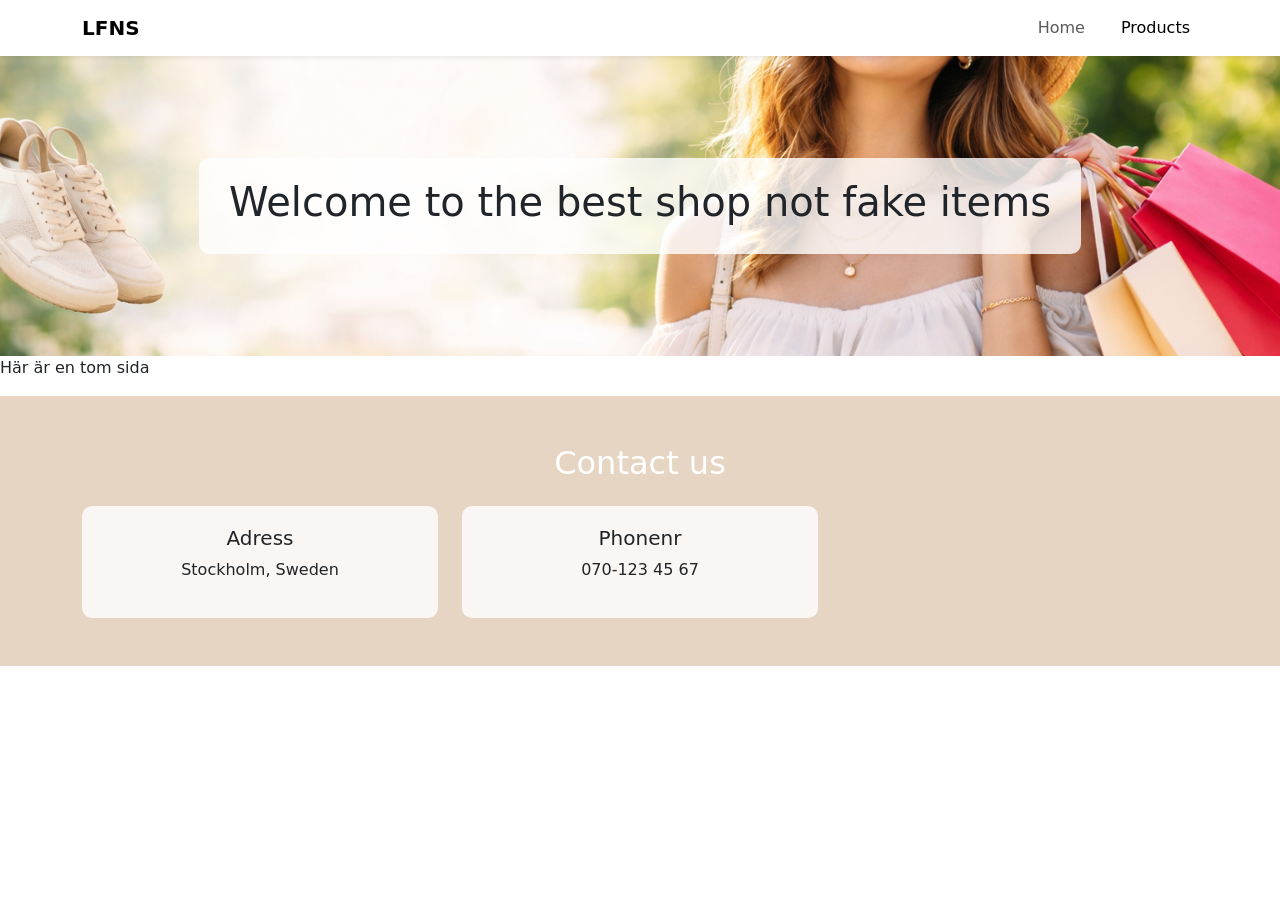
==== checkout.html @ 8afe2f4d "Added buttons and categories" ====
<!DOCTYPE html>
<html lang="en">
    
<head>
    <meta charset="UTF-8">
    <meta name="viewport" content="width=device-width, initial-scale=1.0">
    <title>Bästa gruppen, bästa PRODUKTSIDAN</title>

<link href="https://cdn.jsdelivr.net/npm/bootstrap@5.3.0/dist/css/bootstrap.min.css" rel="stylesheet">
<link href="style.css" rel = "stylesheet">

</head>

<body>        
    <nav class="navbar navbar-expand-lg bg-white shadow-sm">
            <div class="container">
                <a class="navbar-brand fw-bold" href="index.html">LFNS</a>
                
                <button class="navbar-toggler" type="button" data-bs-toggle="collapse"
                data-bs-target="#navbarNav">
                <span class="navbar-toggler-icon"></span>
                 </button>
                  
                
                <div class="collapse navbar-collapse justify-content-end" id="navbarNav">
                    <ul class="navbar-nav">
                    
                        <li class="nav-item">
                         <a class="nav-link" href="index.html">Home</a>    
                        </li>
                         <li class="nav-item>"> 
                        <a class="nav-link active" href="products.html">Products</a>
                        </li>
                    </ul>
                </div>
            </div>
        </div>
    </nav>  
    
<header class="hero">
    <div class="hero-box text-center">
        <h1>Welcome to the best shop not fake items</h1>
    </div>
</header>

    <p>Här är en tom sida</p>


    <!-- ===FOOTER=== -->

            <footer class="footer py-5 text-center">
                <h2 class="mb-4 text-white">Contact us</h2>
                <div class="container">
                    <div class="row g-4">

                        <div class="col-md-4">
                            <div class="footer-card">
                                <h5>Adress</h5>
                                <p>Stockholm, Sweden</p>
                         </div>
                        </div>

                          <div class="col-md-4">
                            <div class="footer-card">
                                <h5>Phonenr</h5>
                                <p>070-123 45 67</p>
                         </div>
                        </div>
                    </div>
                </div>
            </footer>
    <script src="https://cdn.jsdelivr.net/npm/bootstrap@5.3.3/dist/js/bootstrap.bundle.min.js"></script>

</body>

</html>
---- style.css ----
html, body{
    height: 100%;
}

main{
    flex: 1; 
}

body {
    display: flex;
    flex-direction: column;
    /*background: linear-gradient(to right, royalblue, indigo )*/
}

.nav-link{
    margin-left: 20px;
    font-weight: 500;
}

.nav-link:hover{
    color:#c8a97e;
}

.hero {
    height: 300px;
    background-image: url("images/hero.png");
    background-size: cover;
    background-position: center;
    display: flex; 
    align-items: center;
    justify-content: center;
}

.hero-box{
    background: rgb(255, 255, 255, 0.8); 
    padding: 20px 30px; 
    border-radius: 10px;
}

.footer{
    background: #e6d5c3;
}

.footer-card{
    background: rgba(255,255,255,0.8);
    padding: 20px;
    border-radius: 10px;
}
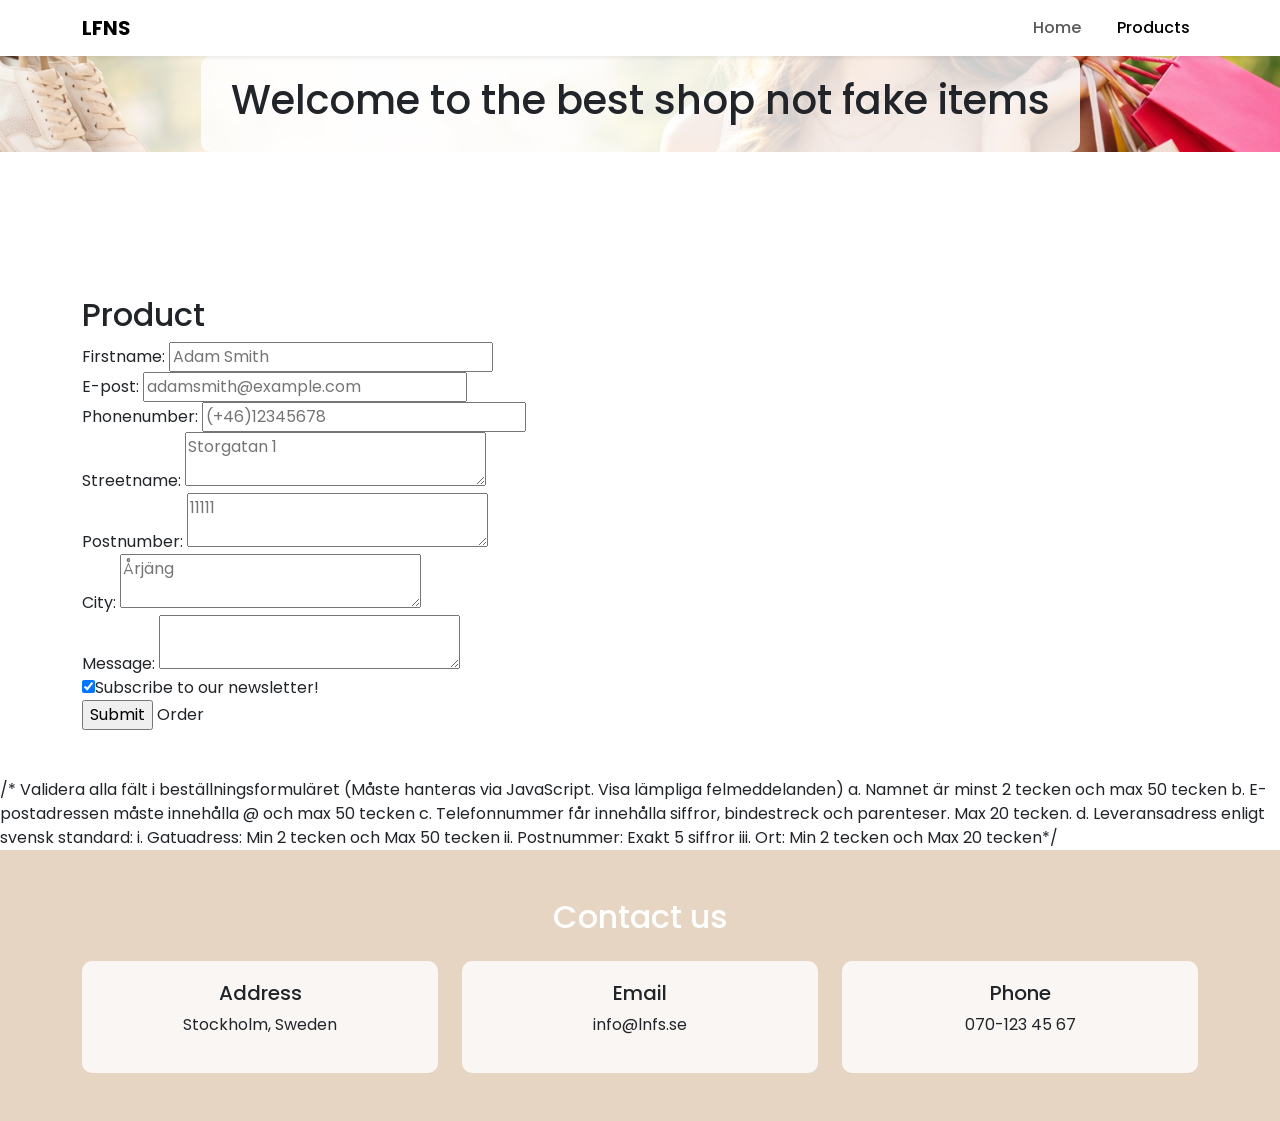
==== commit 27a6bc09: "Fixade kategorier och checkout funktionalitet." ====
--- a/checkout.html
+++ b/checkout.html
@@ -4,9 +4,10 @@
 <head>
     <meta charset="UTF-8">
     <meta name="viewport" content="width=device-width, initial-scale=1.0">
-    <title>Bästa gruppen, bästa PRODUKTSIDAN</title>
+    <title>LNFS Webshop</title>
 
 <link href="https://cdn.jsdelivr.net/npm/bootstrap@5.3.0/dist/css/bootstrap.min.css" rel="stylesheet">
+<link href="https://fonts.googleapis.com/css2?family=Poppins&display=swap" rel="stylesheet">
 <link href="style.css" rel = "stylesheet">
 
 </head>
@@ -43,11 +44,79 @@
     </div>
 </header>
 
-    <p>Här är en tom sida</p>
+
+    <div class="container mt-5 mb-5">
+        <div id="specificProductDisplay" class="row g-5 mb-5">
+           
+        </div>
+    </div>
+
+<div class="container my-5">
+
+ <h2>Product</h2>
+
+    <form action id="order">
+  
+        <div>
+          <label for="name">Firstname:</label>
+          <input type="text" id="name" name="name" placeholder = "Adam Smith" required/>
+        </div>
+   
+        <div>
+          <label for="email">E-post:</label>
+          <input type="email" id="email" name="email" placeholder = "adamsmith@example.com "/>
+        </div>
+    
+        <div>
+          <label for="phonenumber">Phonenumber:</label>
+          <input type="phonenumber" id="phoneNumber" name="phonenumber" placeholder = "(+46)12345678" />
+        </div>
+  
+        <div>
+          <label for="streetName">Streetname:</label>
+          <textarea id="text" name="streetName" placeholder = "Storgatan 1"></textarea>
+        </div>
+  
+        <div>
+          <label for="postNumber">Postnumber:</label>
+          <textarea id="text" name="postNumber" placeholder = "11111"></textarea>
+        </div>
+  
+        <div>
+            <label for="city">City:</label>
+            <textarea id="text" name="city" placeholder = "Årjäng"></textarea>
+          </div>
+    
+        <div>
+          <label for="message">Message:</label>
+          <textarea id="message" name="message" placeholder = ""></textarea>
+        </div>
+    
+        <div>
+          <input type="checkbox" checked>Subscribe to our newsletter! </input>
+        </div>
+  
+        <div>
+        <input type="submit"> Order</input>
+      </div>
+      
+    </form>
+    
+</div>
+/*
+Validera alla fält i beställningsformuläret
+(Måste hanteras via JavaScript. Visa lämpliga felmeddelanden)
+a. Namnet är minst 2 tecken och max 50 tecken
+b. E-postadressen måste innehålla @ och max 50 tecken
+c. Telefonnummer får innehålla siffror, bindestreck och parenteser. Max 20 tecken.
+d. Leveransadress enligt svensk standard:
+i. Gatuadress: Min 2 tecken och Max 50 tecken
+ii. Postnummer: Exakt 5 siffror
+iii. Ort: Min 2 tecken och Max 20 tecken*/
+
 
 
     <!-- ===FOOTER=== -->
-
             <footer class="footer py-5 text-center">
                 <h2 class="mb-4 text-white">Contact us</h2>
                 <div class="container">
@@ -55,21 +124,31 @@
 
                         <div class="col-md-4">
                             <div class="footer-card">
-                                <h5>Adress</h5>
+                                <h5>Address</h5>
                                 <p>Stockholm, Sweden</p>
                          </div>
                         </div>
 
                           <div class="col-md-4">
                             <div class="footer-card">
-                                <h5>Phonenr</h5>
+                                <h5>Email</h5>
+                                <p>info@lnfs.se</p>
+                         </div>
+                        </div>
+
+                          <div class="col-md-4">
+                            <div class="footer-card">
+                                <h5>Phone</h5>
                                 <p>070-123 45 67</p>
                          </div>
                         </div>
                     </div>
+
                 </div>
+
             </footer>
     <script src="https://cdn.jsdelivr.net/npm/bootstrap@5.3.3/dist/js/bootstrap.bundle.min.js"></script>
+    <script src="fetchProduct.js"></script>
 
 </body>
 
--- a/style.css
+++ b/style.css
@@ -10,6 +10,7 @@
     display: flex;
     flex-direction: column;
     /*background: linear-gradient(to right, royalblue, indigo )*/
+    font-family: 'Poppins', sans-serif;
 }
 
 .nav-link{
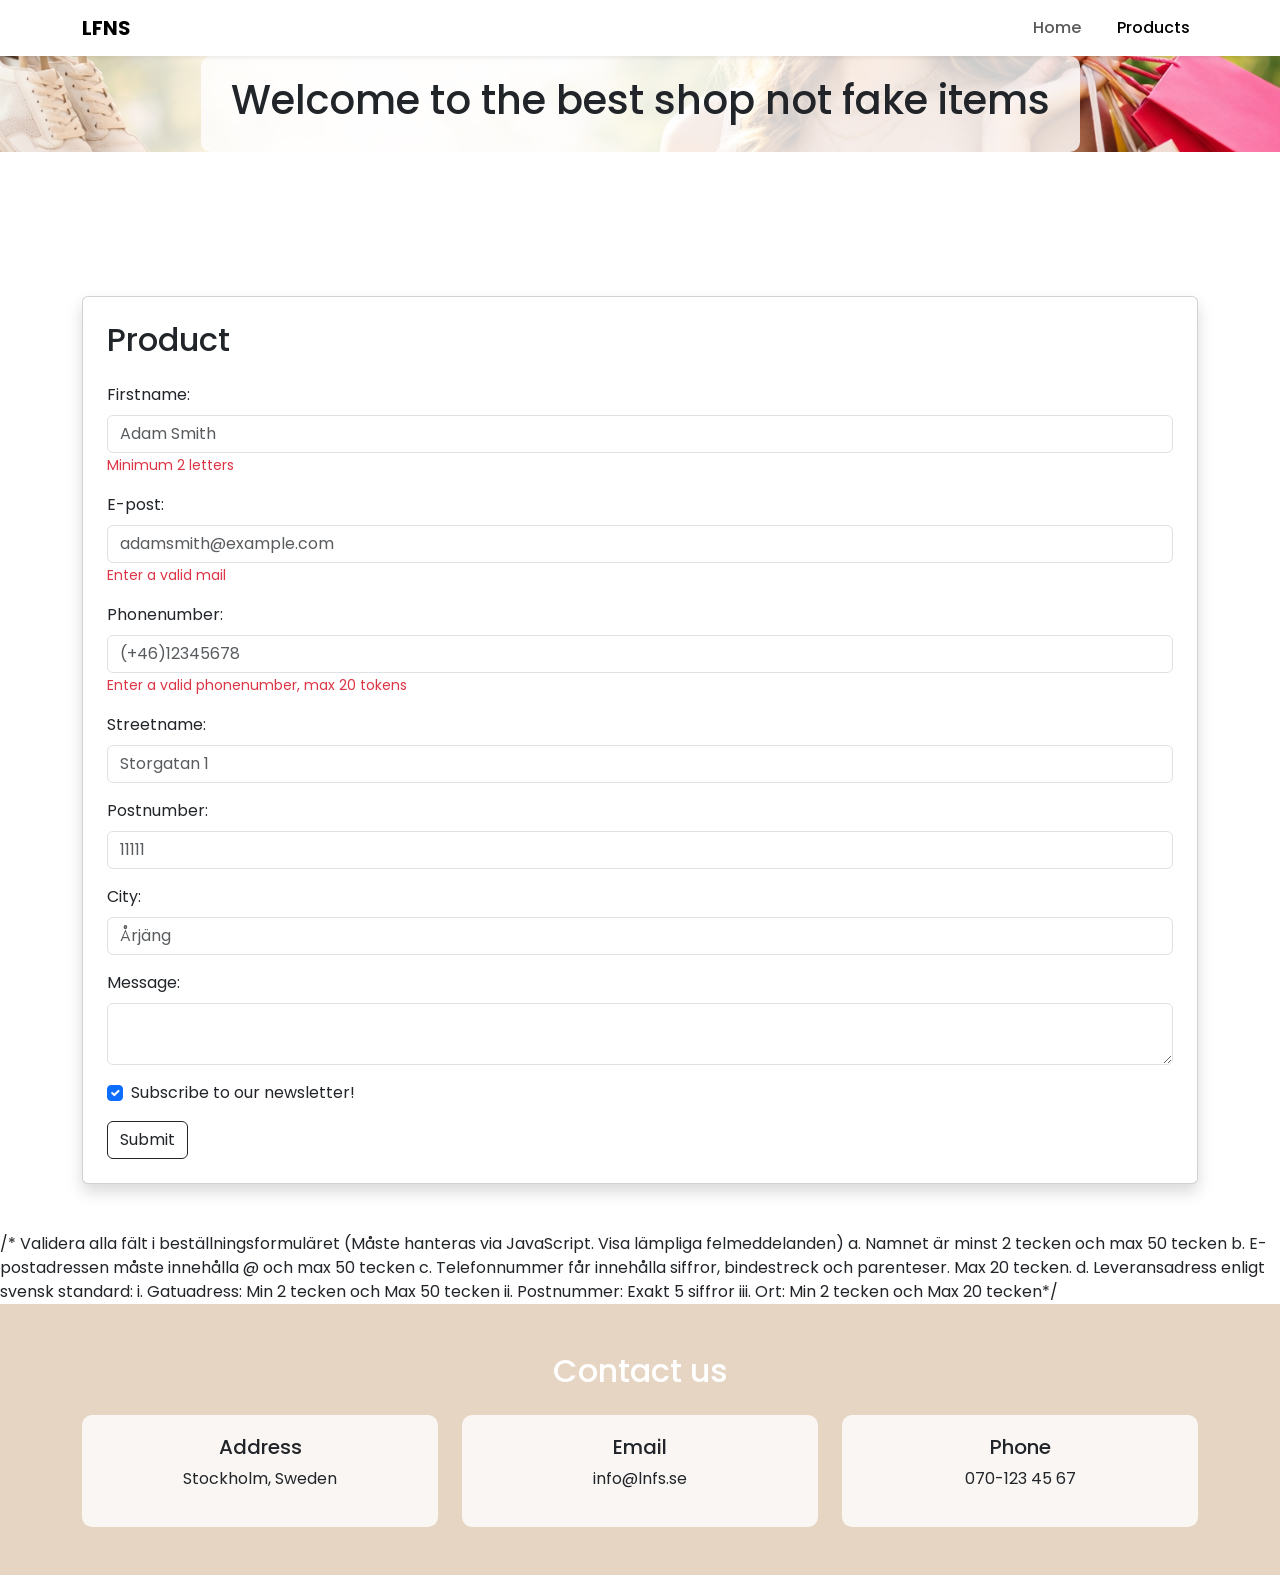
==== commit 39a21495: "Typ klar med valideringen. behöver lite mer fix med utseendet Co-authored-by: walterfilip" ====
--- a/checkout.html
+++ b/checkout.html
@@ -29,7 +29,7 @@
                         <li class="nav-item">
                          <a class="nav-link" href="index.html">Home</a>    
                         </li>
-                         <li class="nav-item>"> 
+                         <li class="nav-item"> 
                         <a class="nav-link active" href="products.html">Products</a>
                         </li>
                     </ul>
@@ -46,61 +46,74 @@
 
 
     <div class="container mt-5 mb-5">
-        <div id="specificProductDisplay" class="row g-5 mb-5">
+        <div id="specificProductDisplay" class="row g-5 mb-5 shadow rounded md-5">
            
         </div>
     </div>
 
 <div class="container my-5">
+    <div class="card p-4 shadow">
+        <h2 class="mb-4">Product</h2>
+ 
 
- <h2>Product</h2>
-
-    <form action id="order">
+    <form id="order">
   
-        <div>
-          <label for="name">Firstname:</label>
-          <input type="text" id="name" name="name" placeholder = "Adam Smith" required/>
+        <div class="mb-3">
+          <label class="form-label">Firstname:</label>
+          <input class="form-control" type="text" id="name" name="name" placeholder = "Adam Smith" required/>
+          <small id="nameError" class="text-danger"></small>
         </div>
    
-        <div>
-          <label for="email">E-post:</label>
-          <input type="email" id="email" name="email" placeholder = "adamsmith@example.com "/>
+        <div class="mb-3">
+          <label class="form-label">E-post:</label>
+          <input class="form-control" type="email" id="email" name="email" placeholder = "adamsmith@example.com "/>
+          <small id="emailError" class="text-danger"></small>
+
         </div>
     
-        <div>
-          <label for="phonenumber">Phonenumber:</label>
-          <input type="phonenumber" id="phoneNumber" name="phonenumber" placeholder = "(+46)12345678" />
+        <div class="mb-3">
+          <label class="form-label">Phonenumber:</label>
+          <input class="form-control" type="text" id="phonenumber" name="phonenumber" placeholder = "(+46)12345678" />
+          <small id="numberError" class="text-danger"></small>
+
+        </div>
+  
+        <div class="mb-3">
+          <label class="form-label">Streetname:</label>
+          <input class="form-control" type="text" name="streetName" placeholder = "Storgatan 1"/>
+          <small id="streetError" class="text-danger"></small>
+        </div>
+  
+        <div class="mb-3">
+          <label class="form-label">Postnumber:</label>
+          <input class="form-control" type="postNumber" name="postNumber" placeholder = "11111"  id="postnumberError" class="text-danger"/>
+          <small id="postnumberError" class="text-danger"></small>
+        </div>
+  
+        <div class="mb-3">
+            <label class="form-label">City:</label>
+            <input class="form-control" type="text" name="city" placeholder = "Årjäng"/>
+            <small id="cityError" class="text-danger"></small>
+          </div>
+    
+        <div class="mb-3">
+          <label class="form-label">Message:</label>
+          <textarea class="form-control" id="message" name="message" placeholder = ""></textarea>
+        </div>
+    
+        <div class="form-check mb-3">
+          
+          <input class="form-check-input" type="checkbox" checked/>   <label class="form-check-label">Subscribe to our newsletter! </label>
         </div>
   
         <div>
-          <label for="streetName">Streetname:</label>
-          <textarea id="text" name="streetName" placeholder = "Storgatan 1"></textarea>
-        </div>
-  
-        <div>
-          <label for="postNumber">Postnumber:</label>
-          <textarea id="text" name="postNumber" placeholder = "11111"></textarea>
-        </div>
-  
-        <div>
-            <label for="city">City:</label>
-            <textarea id="text" name="city" placeholder = "Årjäng"></textarea>
-          </div>
-    
-        <div>
-          <label for="message">Message:</label>
-          <textarea id="message" name="message" placeholder = ""></textarea>
-        </div>
-    
-        <div>
-          <input type="checkbox" checked>Subscribe to our newsletter! </input>
-        </div>
-  
-        <div>
-        <input type="submit"> Order</input>
+        <button class="btn btn-outline-dark" type="submit">Submit</button>
       </div>
       
     </form>
+    <div id="result"></div>
+
+    </div>
     
 </div>
 /*
@@ -149,6 +162,7 @@
             </footer>
     <script src="https://cdn.jsdelivr.net/npm/bootstrap@5.3.3/dist/js/bootstrap.bundle.min.js"></script>
     <script src="fetchProduct.js"></script>
+    <script src="form.js"></script>
 
 </body>
 
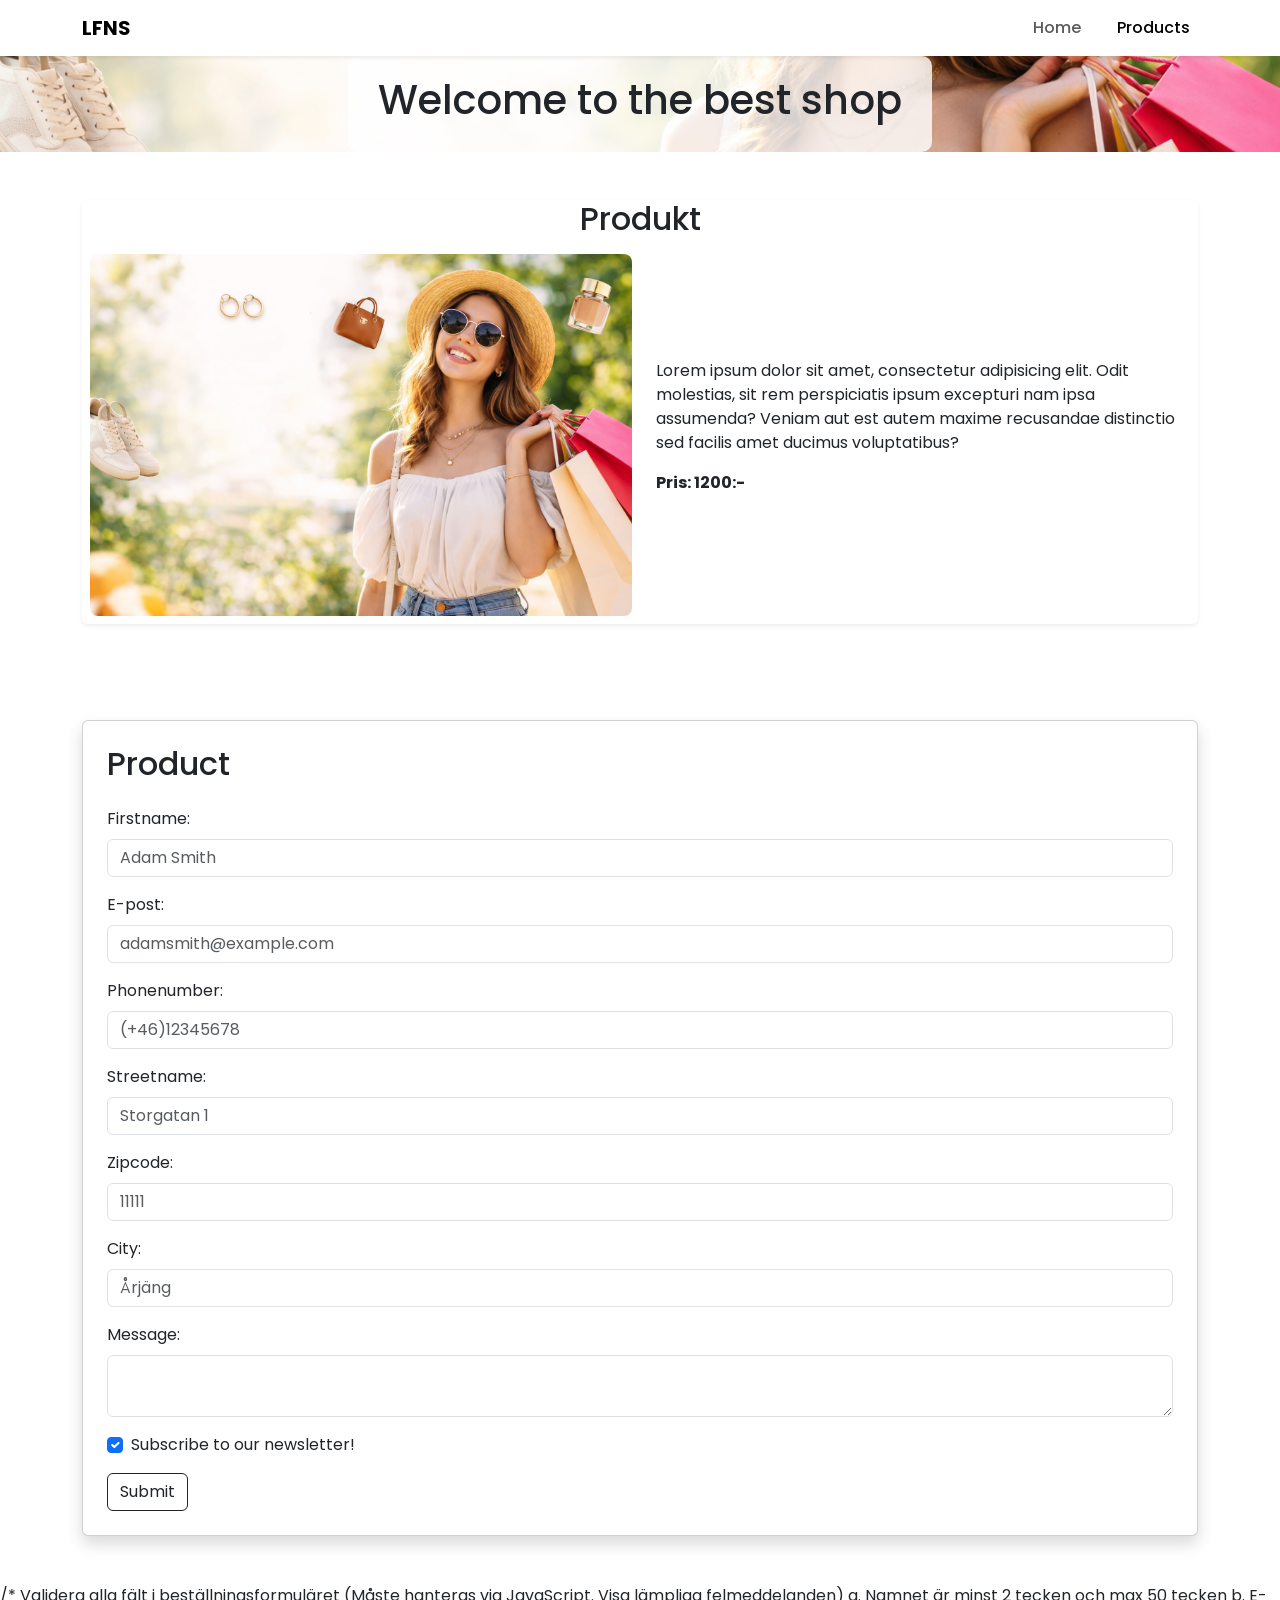
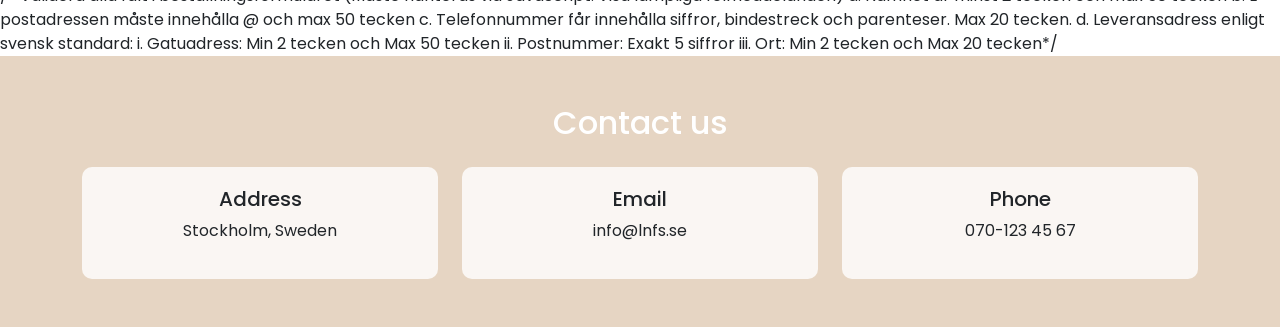
==== commit 927c5153: "klar Co-authored-by: walterfilip <filipwalter10@gmail.com>" ====
--- a/checkout.html
+++ b/checkout.html
@@ -40,18 +40,42 @@
     
 <header class="hero">
     <div class="hero-box text-center">
-        <h1>Welcome to the best shop not fake items</h1>
+        <h1>Welcome to the best shop</h1>
     </div>
 </header>
 
 
     <div class="container mt-5 mb-5">
-        <div id="specificProductDisplay" class="row g-5 mb-5 shadow rounded md-5">
-           
-        </div>
+       <!--  <div id="specificProductDisplay" class="row g-5 mb-5 shadow rounded md-5"> -->
+             <div class="col-sm-18 col-md-18 col-lg-12">
+                <div class="card h-100 shadow-sm border-0">
+                <div class="row g-0 align-items-center">
+                    <h2 class="card-title text-center" > Produkt</h2>
+                    <div class ="col-6">
+                         <img src="/images/hero.png" class="img-fluid p-2 rounded-top-4 rounded-bottom-4" style="object-fit:contain;">
+
+                    </div>
+                    <div class="col-6">
+                        <div class="card-body">
+                            
+                            <p class="card-text"> Lorem ipsum dolor sit amet, consectetur adipisicing elit. Odit molestias, sit rem perspiciatis ipsum excepturi nam ipsa assumenda? Veniam aut est autem maxime recusandae distinctio sed facilis amet ducimus voluptatibus?</p>
+                            <p class="fw-bold align-text-bottom">Pris: 1200:-</p>
+                        </div>
+                    </div>
+                           <!--  <div class="card h-100 shadow-sm border-0 d-flex flex-column text-center">
+                              <img src="/images/hero.png" class="card-img-top p-3" style="height:180px; object-fit: contain;">
+                                <div class="card-body d-flex flex-column">
+                                    <p class="card-title card-footer"> 12€ </p>                                                                 
+                                </div>
+                                <div class="card-body d-flex flex-row">dsadsad</div>
+                                </div> -->
+                            </div>
+                    </div>
+           </div>
+        
     </div>
 
-<div class="container my-5">
+<div class="container mt-5 mb-5">
     <div class="card p-4 shadow">
         <h2 class="mb-4">Product</h2>
  
@@ -80,19 +104,19 @@
   
         <div class="mb-3">
           <label class="form-label">Streetname:</label>
-          <input class="form-control" type="text" name="streetName" placeholder = "Storgatan 1"/>
+          <input class="form-control" type="text" id="streetName" name="streetName" placeholder = "Storgatan 1"/>
           <small id="streetError" class="text-danger"></small>
         </div>
   
         <div class="mb-3">
-          <label class="form-label">Postnumber:</label>
-          <input class="form-control" type="postNumber" name="postNumber" placeholder = "11111"  id="postnumberError" class="text-danger"/>
-          <small id="postnumberError" class="text-danger"></small>
+          <label class="form-label">Zipcode:</label>
+          <input class="form-control" type="number" id="zipcode" name="zipcode" placeholder = "11111" />
+          <small id="zipcodeError" class="text-danger"></small>
         </div>
   
         <div class="mb-3">
             <label class="form-label">City:</label>
-            <input class="form-control" type="text" name="city" placeholder = "Årjäng"/>
+            <input class="form-control" type="text" id="city" name="city" placeholder = "Årjäng"/>
             <small id="cityError" class="text-danger"></small>
           </div>
     
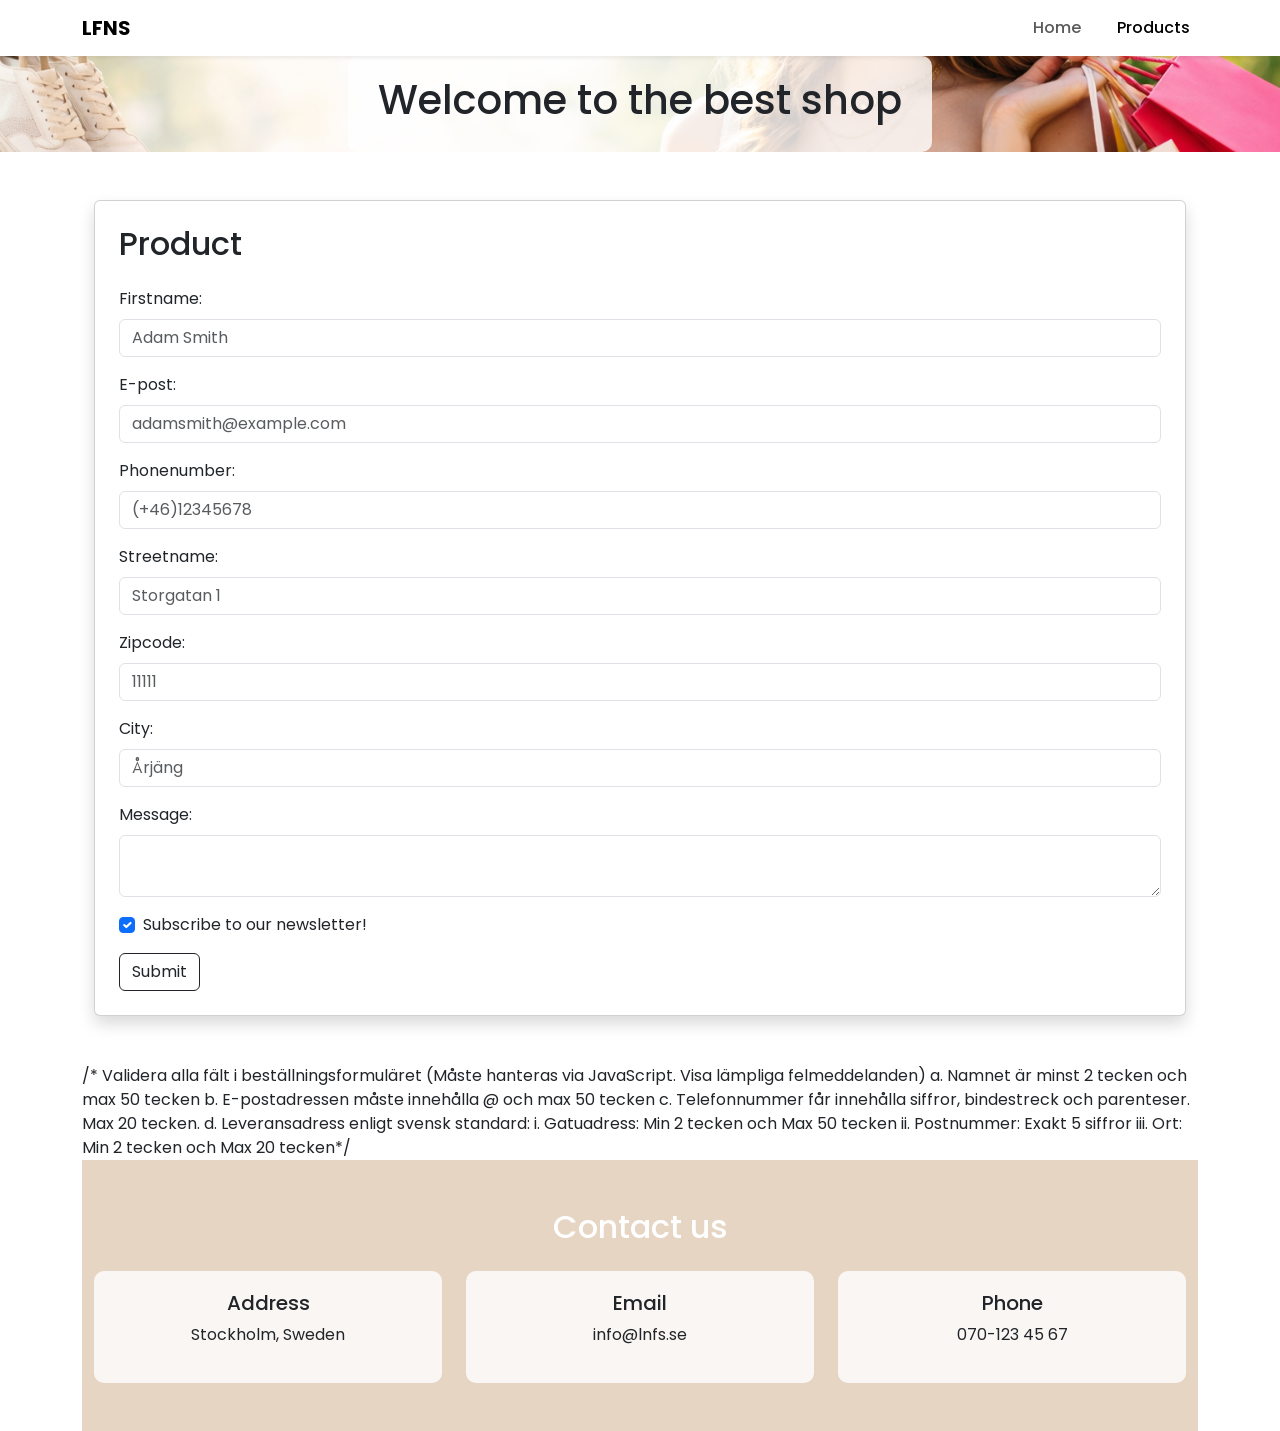
==== commit f6798c65: "testade med api" ====
--- a/checkout.html
+++ b/checkout.html
@@ -46,8 +46,8 @@
 
 
     <div class="container mt-5 mb-5">
-       <!--  <div id="specificProductDisplay" class="row g-5 mb-5 shadow rounded md-5"> -->
-             <div class="col-sm-18 col-md-18 col-lg-12">
+    <div id="specificProductDisplay" class="row g-5 mb-5 shadow rounded md-5">  
+   <!--           <div class="col-sm-18 col-md-18 col-lg-12">
                 <div class="card h-100 shadow-sm border-0">
                 <div class="row g-0 align-items-center">
                     <h2 class="card-title text-center" > Produkt</h2>
@@ -62,16 +62,15 @@
                             <p class="fw-bold align-text-bottom">Pris: 1200:-</p>
                         </div>
                     </div>
-                           <!--  <div class="card h-100 shadow-sm border-0 d-flex flex-column text-center">
+                      <div class="card h-100 shadow-sm border-0 d-flex flex-column text-center">
                               <img src="/images/hero.png" class="card-img-top p-3" style="height:180px; object-fit: contain;">
                                 <div class="card-body d-flex flex-column">
                                     <p class="card-title card-footer"> 12€ </p>                                                                 
                                 </div>
                                 <div class="card-body d-flex flex-row">dsadsad</div>
-                                </div> -->
-                            </div>
+                                </div>
                     </div>
-           </div>
+           </div> -->
         
     </div>
 
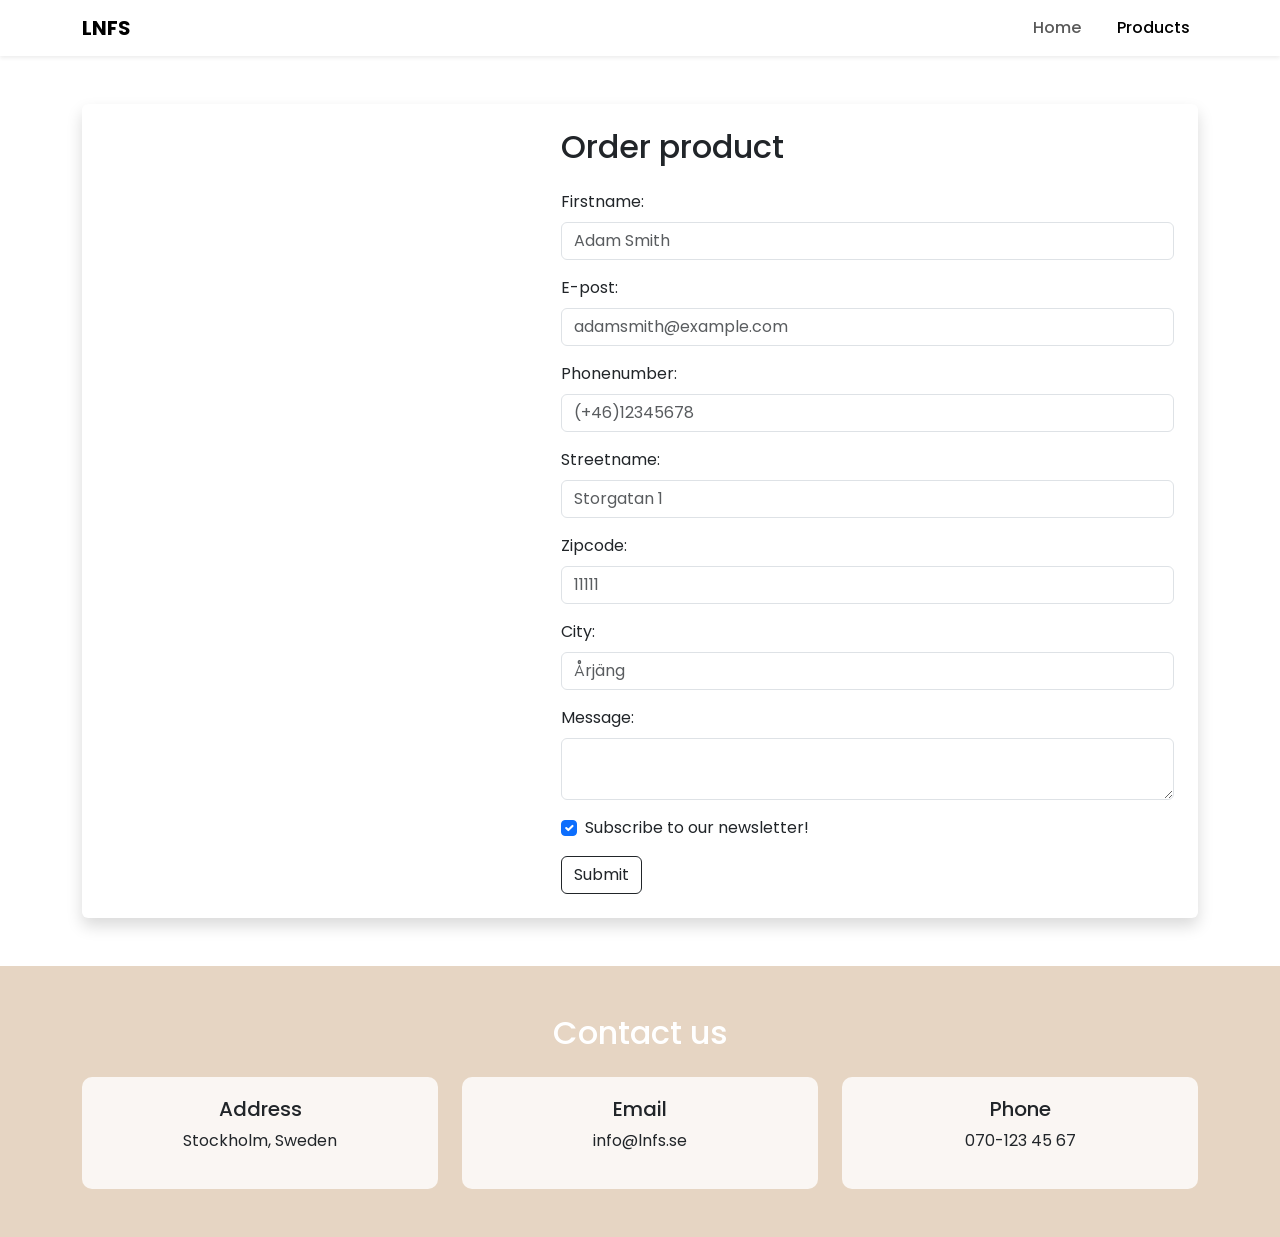
==== commit 1481426e: "minor formating Co-authored-by: lstina, Nissem01, walterfilip" ====
--- a/checkout.html
+++ b/checkout.html
@@ -1,188 +1,151 @@
 <!DOCTYPE html>
 <html lang="en">
-    
+
 <head>
     <meta charset="UTF-8">
     <meta name="viewport" content="width=device-width, initial-scale=1.0">
     <title>LNFS Webshop</title>
 
-<link href="https://cdn.jsdelivr.net/npm/bootstrap@5.3.0/dist/css/bootstrap.min.css" rel="stylesheet">
-<link href="https://fonts.googleapis.com/css2?family=Poppins&display=swap" rel="stylesheet">
-<link href="style.css" rel = "stylesheet">
+    <link href="https://cdn.jsdelivr.net/npm/bootstrap@5.3.0/dist/css/bootstrap.min.css" rel="stylesheet">
+    <link href="https://fonts.googleapis.com/css2?family=Poppins&display=swap" rel="stylesheet">
+    <link href="style.css" rel="stylesheet">
 
 </head>
 
-<body>        
+<body>
     <nav class="navbar navbar-expand-lg bg-white shadow-sm">
-            <div class="container">
-                <a class="navbar-brand fw-bold" href="index.html">LFNS</a>
-                
-                <button class="navbar-toggler" type="button" data-bs-toggle="collapse"
-                data-bs-target="#navbarNav">
+        <div class="container">
+            <a class="navbar-brand fw-bold" href="index.html">LNFS</a>
+
+            <button class="navbar-toggler" type="button" data-bs-toggle="collapse" data-bs-target="#navbarNav">
                 <span class="navbar-toggler-icon"></span>
-                 </button>
-                  
-                
-                <div class="collapse navbar-collapse justify-content-end" id="navbarNav">
-                    <ul class="navbar-nav">
-                    
-                        <li class="nav-item">
-                         <a class="nav-link" href="index.html">Home</a>    
-                        </li>
-                         <li class="nav-item"> 
+            </button>
+
+
+            <div class="collapse navbar-collapse justify-content-end" id="navbarNav">
+                <ul class="navbar-nav">
+
+                    <li class="nav-item">
+                        <a class="nav-link" href="index.html">Home</a>
+                    </li>
+                    <li class="nav-item">
                         <a class="nav-link active" href="products.html">Products</a>
-                        </li>
-                    </ul>
+                    </li>
+                </ul>
+            </div>
+        </div>
+        </div>
+    </nav>
+
+    <div class="container my-5">
+        <div class="card p-4 shadow border-0">
+            <div class="row g-4 align-items-start">
+                <div class="col-md-5 border-end">
+                    <div id="specificProductDisplay" class="text-center"></div>
+                </div>
+
+                <div class="col-md-7">
+                    <h2 class="mb-4">Order product</h2>
+
+
+                    <form id="order">
+
+                        <div class="mb-3">
+                            <label class="form-label">Firstname:</label>
+                            <input class="form-control" type="text" id="name" name="name" placeholder="Adam Smith"
+                                required />
+                            <small id="nameError" class="text-danger"></small>
+                        </div>
+
+                        <div class="mb-3">
+                            <label class="form-label">E-post:</label>
+                            <input class="form-control" type="email" id="email" name="email"
+                                placeholder="adamsmith@example.com " />
+                            <small id="emailError" class="text-danger"></small>
+
+                        </div>
+
+                        <div class="mb-3">
+                            <label class="form-label">Phonenumber:</label>
+                            <input class="form-control" type="text" id="phonenumber" name="phonenumber"
+                                placeholder="(+46)12345678" />
+                            <small id="numberError" class="text-danger"></small>
+
+                        </div>
+
+                        <div class="mb-3">
+                            <label class="form-label">Streetname:</label>
+                            <input class="form-control" type="text" id="streetName" name="streetName"
+                                placeholder="Storgatan 1" />
+                            <small id="streetError" class="text-danger"></small>
+                        </div>
+
+                        <div class="mb-3">
+                            <label class="form-label">Zipcode:</label>
+                            <input class="form-control" type="number" id="zipcode" name="zipcode" placeholder="11111" />
+                            <small id="zipcodeError" class="text-danger"></small>
+                        </div>
+
+                        <div class="mb-3">
+                            <label class="form-label">City:</label>
+                            <input class="form-control" type="text" id="city" name="city" placeholder="Årjäng" />
+                            <small id="cityError" class="text-danger"></small>
+                        </div>
+
+                        <div class="mb-3">
+                            <label class="form-label">Message:</label>
+                            <textarea class="form-control" id="message" name="message" placeholder=""></textarea>
+                        </div>
+
+                        <div class="form-check mb-3">
+
+                            <input class="form-check-input" type="checkbox" id="newsletter" checked /> <label
+                                class="form-check-label">Subscribe to our newsletter! </label>
+                        </div>
+
+                        <div>
+                            <button class="btn btn-outline-dark" type="submit">Submit</button>
+                        </div>
+
+                    </form>
+                    <div id="result"></div>
                 </div>
             </div>
         </div>
-    </nav>  
-    
-<header class="hero">
-    <div class="hero-box text-center">
-        <h1>Welcome to the best shop</h1>
     </div>
-</header>
-
-
-    <div class="container mt-5 mb-5">
-    <div id="specificProductDisplay" class="row g-5 mb-5 shadow rounded md-5">  
-   <!--           <div class="col-sm-18 col-md-18 col-lg-12">
-                <div class="card h-100 shadow-sm border-0">
-                <div class="row g-0 align-items-center">
-                    <h2 class="card-title text-center" > Produkt</h2>
-                    <div class ="col-6">
-                         <img src="/images/hero.png" class="img-fluid p-2 rounded-top-4 rounded-bottom-4" style="object-fit:contain;">
-
-                    </div>
-                    <div class="col-6">
-                        <div class="card-body">
-                            
-                            <p class="card-text"> Lorem ipsum dolor sit amet, consectetur adipisicing elit. Odit molestias, sit rem perspiciatis ipsum excepturi nam ipsa assumenda? Veniam aut est autem maxime recusandae distinctio sed facilis amet ducimus voluptatibus?</p>
-                            <p class="fw-bold align-text-bottom">Pris: 1200:-</p>
-                        </div>
-                    </div>
-                      <div class="card h-100 shadow-sm border-0 d-flex flex-column text-center">
-                              <img src="/images/hero.png" class="card-img-top p-3" style="height:180px; object-fit: contain;">
-                                <div class="card-body d-flex flex-column">
-                                    <p class="card-title card-footer"> 12€ </p>                                                                 
-                                </div>
-                                <div class="card-body d-flex flex-row">dsadsad</div>
-                                </div>
-                    </div>
-           </div> -->
-        
     </div>
 
-<div class="container mt-5 mb-5">
-    <div class="card p-4 shadow">
-        <h2 class="mb-4">Product</h2>
- 
+    <!-- ===FOOTER=== -->
+    <footer class="footer py-5 text-center">
+        <h2 class="mb-4 text-white">Contact us</h2>
+        <div class="container">
+            <div class="row g-4">
 
-    <form id="order">
-  
-        <div class="mb-3">
-          <label class="form-label">Firstname:</label>
-          <input class="form-control" type="text" id="name" name="name" placeholder = "Adam Smith" required/>
-          <small id="nameError" class="text-danger"></small>
-        </div>
-   
-        <div class="mb-3">
-          <label class="form-label">E-post:</label>
-          <input class="form-control" type="email" id="email" name="email" placeholder = "adamsmith@example.com "/>
-          <small id="emailError" class="text-danger"></small>
+                <div class="col-md-4">
+                    <div class="footer-card">
+                        <h5>Address</h5>
+                        <p>Stockholm, Sweden</p>
+                    </div>
+                </div>
+
+                <div class="col-md-4">
+                    <div class="footer-card">
+                        <h5>Email</h5>
+                        <p>info@lnfs.se</p>
+                    </div>
+                </div>
+
+                <div class="col-md-4">
+                    <div class="footer-card">
+                        <h5>Phone</h5>
+                        <p>070-123 45 67</p>
+                    </div>
+                </div>
+            </div>
 
         </div>
-    
-        <div class="mb-3">
-          <label class="form-label">Phonenumber:</label>
-          <input class="form-control" type="text" id="phonenumber" name="phonenumber" placeholder = "(+46)12345678" />
-          <small id="numberError" class="text-danger"></small>
 
-        </div>
-  
-        <div class="mb-3">
-          <label class="form-label">Streetname:</label>
-          <input class="form-control" type="text" id="streetName" name="streetName" placeholder = "Storgatan 1"/>
-          <small id="streetError" class="text-danger"></small>
-        </div>
-  
-        <div class="mb-3">
-          <label class="form-label">Zipcode:</label>
-          <input class="form-control" type="number" id="zipcode" name="zipcode" placeholder = "11111" />
-          <small id="zipcodeError" class="text-danger"></small>
-        </div>
-  
-        <div class="mb-3">
-            <label class="form-label">City:</label>
-            <input class="form-control" type="text" id="city" name="city" placeholder = "Årjäng"/>
-            <small id="cityError" class="text-danger"></small>
-          </div>
-    
-        <div class="mb-3">
-          <label class="form-label">Message:</label>
-          <textarea class="form-control" id="message" name="message" placeholder = ""></textarea>
-        </div>
-    
-        <div class="form-check mb-3">
-          
-          <input class="form-check-input" type="checkbox" checked/>   <label class="form-check-label">Subscribe to our newsletter! </label>
-        </div>
-  
-        <div>
-        <button class="btn btn-outline-dark" type="submit">Submit</button>
-      </div>
-      
-    </form>
-    <div id="result"></div>
-
-    </div>
-    
-</div>
-/*
-Validera alla fält i beställningsformuläret
-(Måste hanteras via JavaScript. Visa lämpliga felmeddelanden)
-a. Namnet är minst 2 tecken och max 50 tecken
-b. E-postadressen måste innehålla @ och max 50 tecken
-c. Telefonnummer får innehålla siffror, bindestreck och parenteser. Max 20 tecken.
-d. Leveransadress enligt svensk standard:
-i. Gatuadress: Min 2 tecken och Max 50 tecken
-ii. Postnummer: Exakt 5 siffror
-iii. Ort: Min 2 tecken och Max 20 tecken*/
-
-
-
-    <!-- ===FOOTER=== -->
-            <footer class="footer py-5 text-center">
-                <h2 class="mb-4 text-white">Contact us</h2>
-                <div class="container">
-                    <div class="row g-4">
-
-                        <div class="col-md-4">
-                            <div class="footer-card">
-                                <h5>Address</h5>
-                                <p>Stockholm, Sweden</p>
-                         </div>
-                        </div>
-
-                          <div class="col-md-4">
-                            <div class="footer-card">
-                                <h5>Email</h5>
-                                <p>info@lnfs.se</p>
-                         </div>
-                        </div>
-
-                          <div class="col-md-4">
-                            <div class="footer-card">
-                                <h5>Phone</h5>
-                                <p>070-123 45 67</p>
-                         </div>
-                        </div>
-                    </div>
-
-                </div>
-
-            </footer>
+    </footer>
     <script src="https://cdn.jsdelivr.net/npm/bootstrap@5.3.3/dist/js/bootstrap.bundle.min.js"></script>
     <script src="fetchProduct.js"></script>
     <script src="form.js"></script>
--- a/style.css
+++ b/style.css
@@ -1,25 +1,25 @@
-html, body{
+html,
+body {
     height: 100%;
 }
 
-main{
-    flex: 1; 
+main {
+    flex: 1;
 }
 
 body {
     display: flex;
     flex-direction: column;
-    /*background: linear-gradient(to right, royalblue, indigo )*/
     font-family: 'Poppins', sans-serif;
 }
 
-.nav-link{
+.nav-link {
     margin-left: 20px;
     font-weight: 500;
 }
 
-.nav-link:hover{
-    color:#c8a97e;
+.nav-link:hover {
+    color: #c8a97e;
 }
 
 .hero {
@@ -27,23 +27,23 @@
     background-image: url("images/hero.png");
     background-size: cover;
     background-position: center;
-    display: flex; 
+    display: flex;
     align-items: center;
     justify-content: center;
 }
 
-.hero-box{
-    background: rgb(255, 255, 255, 0.8); 
-    padding: 20px 30px; 
+.hero-box {
+    background: rgb(255, 255, 255, 0.8);
+    padding: 20px 30px;
     border-radius: 10px;
 }
 
-.footer{
+.footer {
     background: #e6d5c3;
 }
 
-.footer-card{
-    background: rgba(255,255,255,0.8);
+.footer-card {
+    background: rgba(255, 255, 255, 0.8);
     padding: 20px;
     border-radius: 10px;
-}
+}
